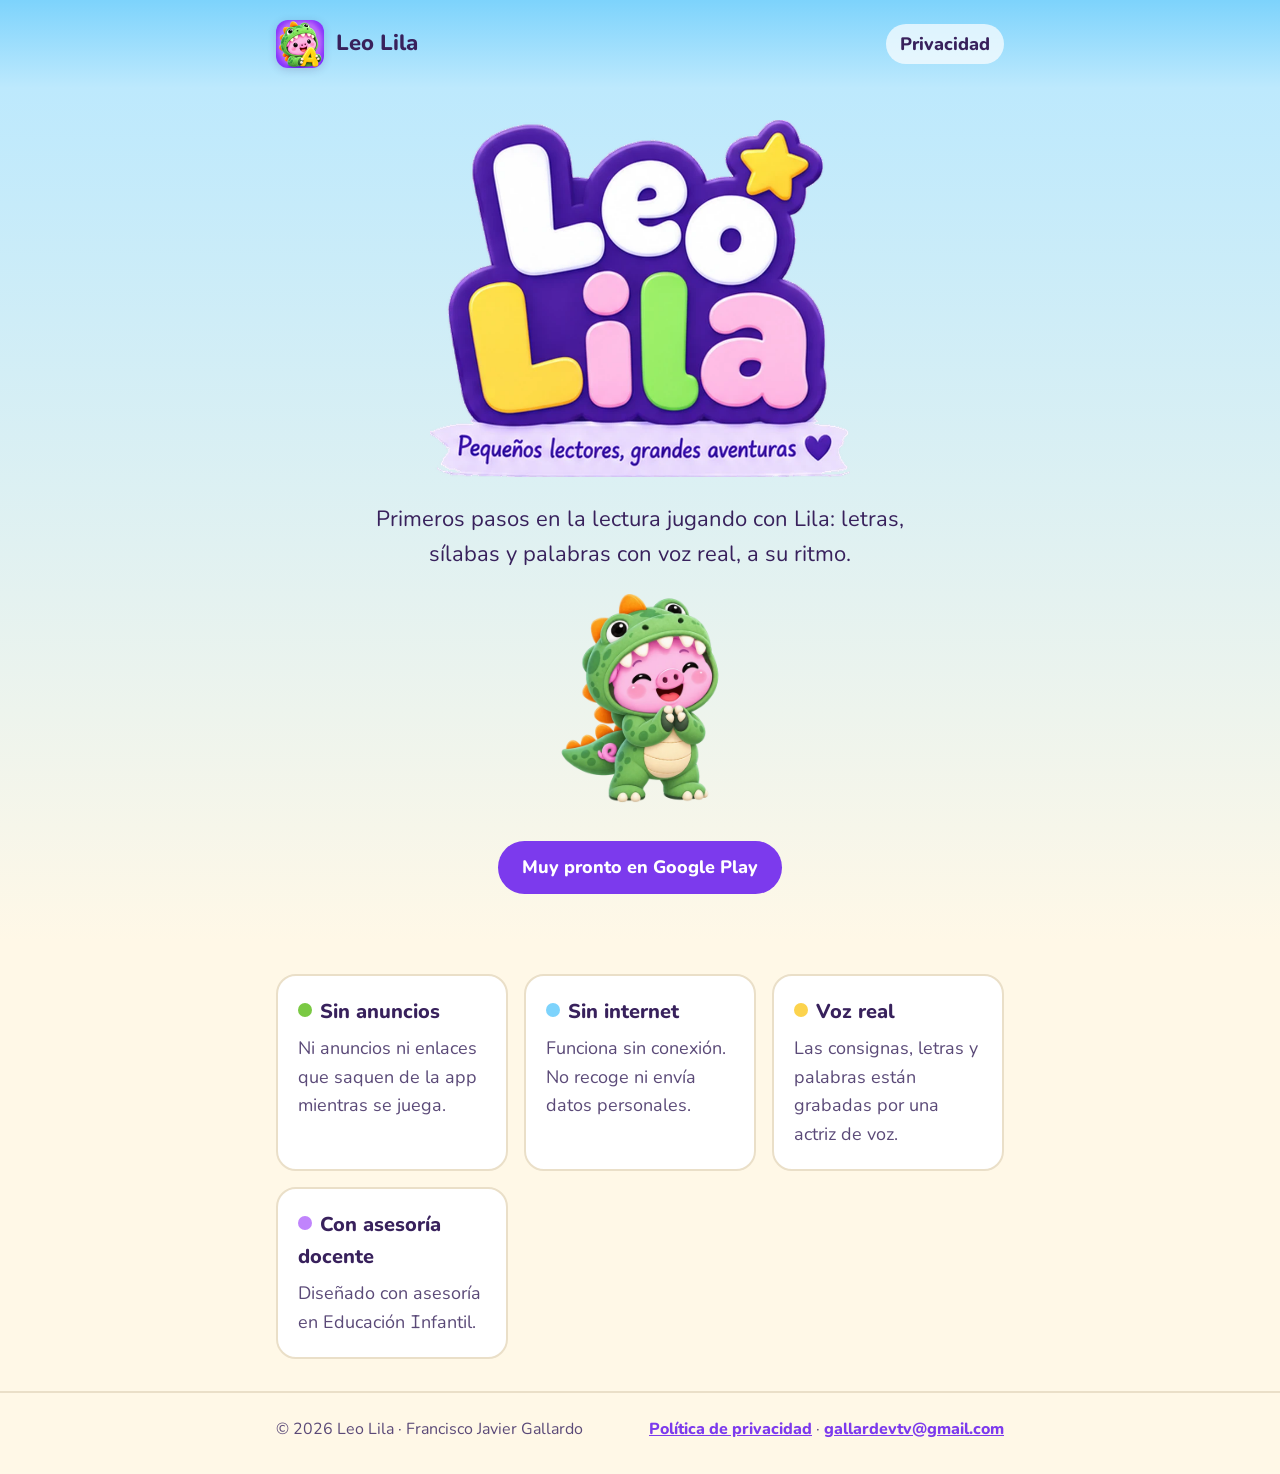
==== index.html @ ff718a9f "Web publica (portada y politica de privacidad) en web/, publicable con tools/publish_web.ps1 en el r" ====
<!doctype html>
<html lang="es">
<head>
	<meta charset="utf-8">
	<meta name="viewport" content="width=device-width, initial-scale=1">
	<title>Leo Lila</title>
	<meta name="description" content="Leo Lila: primeros pasos en la lectura jugando con Lila. Sin anuncios, sin internet y sin recoger datos.">
	<link rel="icon" href="favicon.png" type="image/png">
	<link rel="stylesheet" href="estilo.css">
</head>
<body>
	<header class="top">
		<div class="wrap">
			<a class="brand" href="./"><img src="img/icon-192.png" alt=""><span>Leo Lila</span></a>
			<nav><a href="privacidad.html">Privacidad</a></nav>
		</div>
	</header>

	<main>
		<section class="hero">
			<div class="wrap">
				<img class="logo" src="img/logo.webp" alt="Leo Lila" width="720" height="612">
				<p class="lead">Primeros pasos en la lectura jugando con Lila: letras, sílabas y palabras con voz real, a su ritmo.</p>
				<img class="lila" src="img/lila.webp" alt="Lila, la dinosaurio que acompaña en el juego" width="520" height="520">
				<div><span class="badge">Muy pronto en Google Play</span></div>
			</div>
		</section>

		<section class="wrap">
			<div class="grid">
				<div class="card">
					<h3><span class="dot" style="background:var(--green)"></span>Sin anuncios</h3>
					<p>Ni anuncios ni enlaces que saquen de la app mientras se juega.</p>
				</div>
				<div class="card">
					<h3><span class="dot" style="background:var(--sky)"></span>Sin internet</h3>
					<p>Funciona sin conexión. No recoge ni envía datos personales.</p>
				</div>
				<div class="card">
					<h3><span class="dot" style="background:var(--yellow)"></span>Voz real</h3>
					<p>Las consignas, letras y palabras están grabadas por una actriz de voz.</p>
				</div>
				<div class="card">
					<h3><span class="dot" style="background:var(--lilac)"></span>Con asesoría docente</h3>
					<p>Diseñado con asesoría en Educación Infantil.</p>
				</div>
			</div>
		</section>
	</main>

	<footer>
		<div class="wrap">
			<span>© 2026 Leo Lila · Francisco Javier Gallardo</span>
			<span><a href="privacidad.html">Política de privacidad</a> · <a href="mailto:gallardevtv@gmail.com">gallardevtv@gmail.com</a></span>
		</div>
	</footer>
</body>
</html>
---- estilo.css ----
/* Leo Lila — web pública (portada y política de privacidad). Colores del DESIGN_SYSTEM.md. */
@font-face {
	font-family: "Nunito LeoLila";
	src: url("fonts/NunitoLeoLila-Regular.ttf") format("truetype");
	font-weight: 400;
	font-display: swap;
}
@font-face {
	font-family: "Nunito LeoLila";
	src: url("fonts/NunitoLeoLila-ExtraBold.ttf") format("truetype");
	font-weight: 800;
	font-display: swap;
}

:root {
	color-scheme: light;
	--lilac: #C084FC;
	--cream: #FFF8E7;
	--purple: #7C3AED;
	--green: #7AC943;
	--yellow: #FCD34D;
	--sky: #7DD3FC;
	--ink: #38215C;
	--ink-soft: #5B4A78;
	--card: #FFFFFF;
	--line: #EADFC8;
}

* { box-sizing: border-box; }

html { -webkit-text-size-adjust: 100%; }

body {
	margin: 0;
	background: var(--cream);
	color: var(--ink);
	font-family: "Nunito LeoLila", "Nunito", system-ui, -apple-system, "Segoe UI", sans-serif;
	font-size: 18px;
	line-height: 1.6;
}

a { color: var(--purple); font-weight: 800; }
a:focus-visible { outline: 3px solid var(--lilac); outline-offset: 3px; border-radius: 6px; }

.wrap { max-width: 760px; margin: 0 auto; padding: 0 16px; }

/* Cabecera */
.top {
	background: linear-gradient(180deg, var(--sky) 0%, #BDE9FD 100%);
	padding: 20px 0;
}
.top .wrap { display: flex; align-items: center; justify-content: space-between; gap: 16px; }
.brand { display: flex; align-items: center; gap: 12px; text-decoration: none; color: var(--ink); }
.brand img { width: 48px; height: 48px; border-radius: 12px; box-shadow: 0 2px 8px rgba(56, 33, 92, .18); }
.brand span { font-weight: 800; font-size: 22px; }
.top nav a { text-decoration: none; padding: 8px 14px; border-radius: 999px; background: rgba(255, 255, 255, .7); color: var(--ink); }

/* Portada */
.hero { background: linear-gradient(180deg, #BDE9FD 0%, var(--cream) 100%); padding: 32px 0 48px; text-align: center; }
.hero .logo { width: min(420px, 86%); height: auto; }
.hero p.lead { font-size: 22px; max-width: 560px; margin: 16px auto 0; }
.hero .lila { width: min(220px, 50%); height: auto; margin-top: 16px; }
.badge {
	display: inline-block;
	margin-top: 24px;
	padding: 12px 24px;
	border-radius: 999px;
	background: var(--purple);
	color: #FFFFFF;
	font-weight: 800;
}

.grid { display: grid; grid-template-columns: repeat(auto-fit, minmax(210px, 1fr)); gap: 16px; margin: 32px 0; }
.card {
	background: var(--card);
	border: 2px solid var(--line);
	border-radius: 20px;
	padding: 20px;
}
.card h3 { margin: 0 0 6px; font-size: 20px; }
.card p { margin: 0; color: var(--ink-soft); }
.dot { display: inline-block; width: 14px; height: 14px; border-radius: 50%; margin-right: 8px; vertical-align: 1px; }

/* Texto legal */
.doc { padding-top: 32px; padding-bottom: 48px; }
.doc h1 { font-size: 34px; line-height: 1.2; margin: 0 0 4px; }
.doc .date { color: var(--ink-soft); margin: 0 0 24px; }
.doc h2 { font-size: 23px; margin: 32px 0 8px; }
.doc ul { padding-left: 22px; }
.doc li { margin: 6px 0; }
.summary {
	background: var(--card);
	border: 2px solid var(--line);
	border-left: 8px solid var(--green);
	border-radius: 16px;
	padding: 16px 20px;
}
.summary ul { margin: 8px 0 0; }

footer { border-top: 2px solid var(--line); padding: 24px 0 32px; color: var(--ink-soft); font-size: 16px; }
footer .wrap { display: flex; flex-wrap: wrap; gap: 8px 24px; justify-content: space-between; }

@media (max-width: 480px) {
	body { font-size: 17px; }
	.brand span { font-size: 19px; }
	.doc h1 { font-size: 28px; }
	.hero p.lead { font-size: 19px; }
}
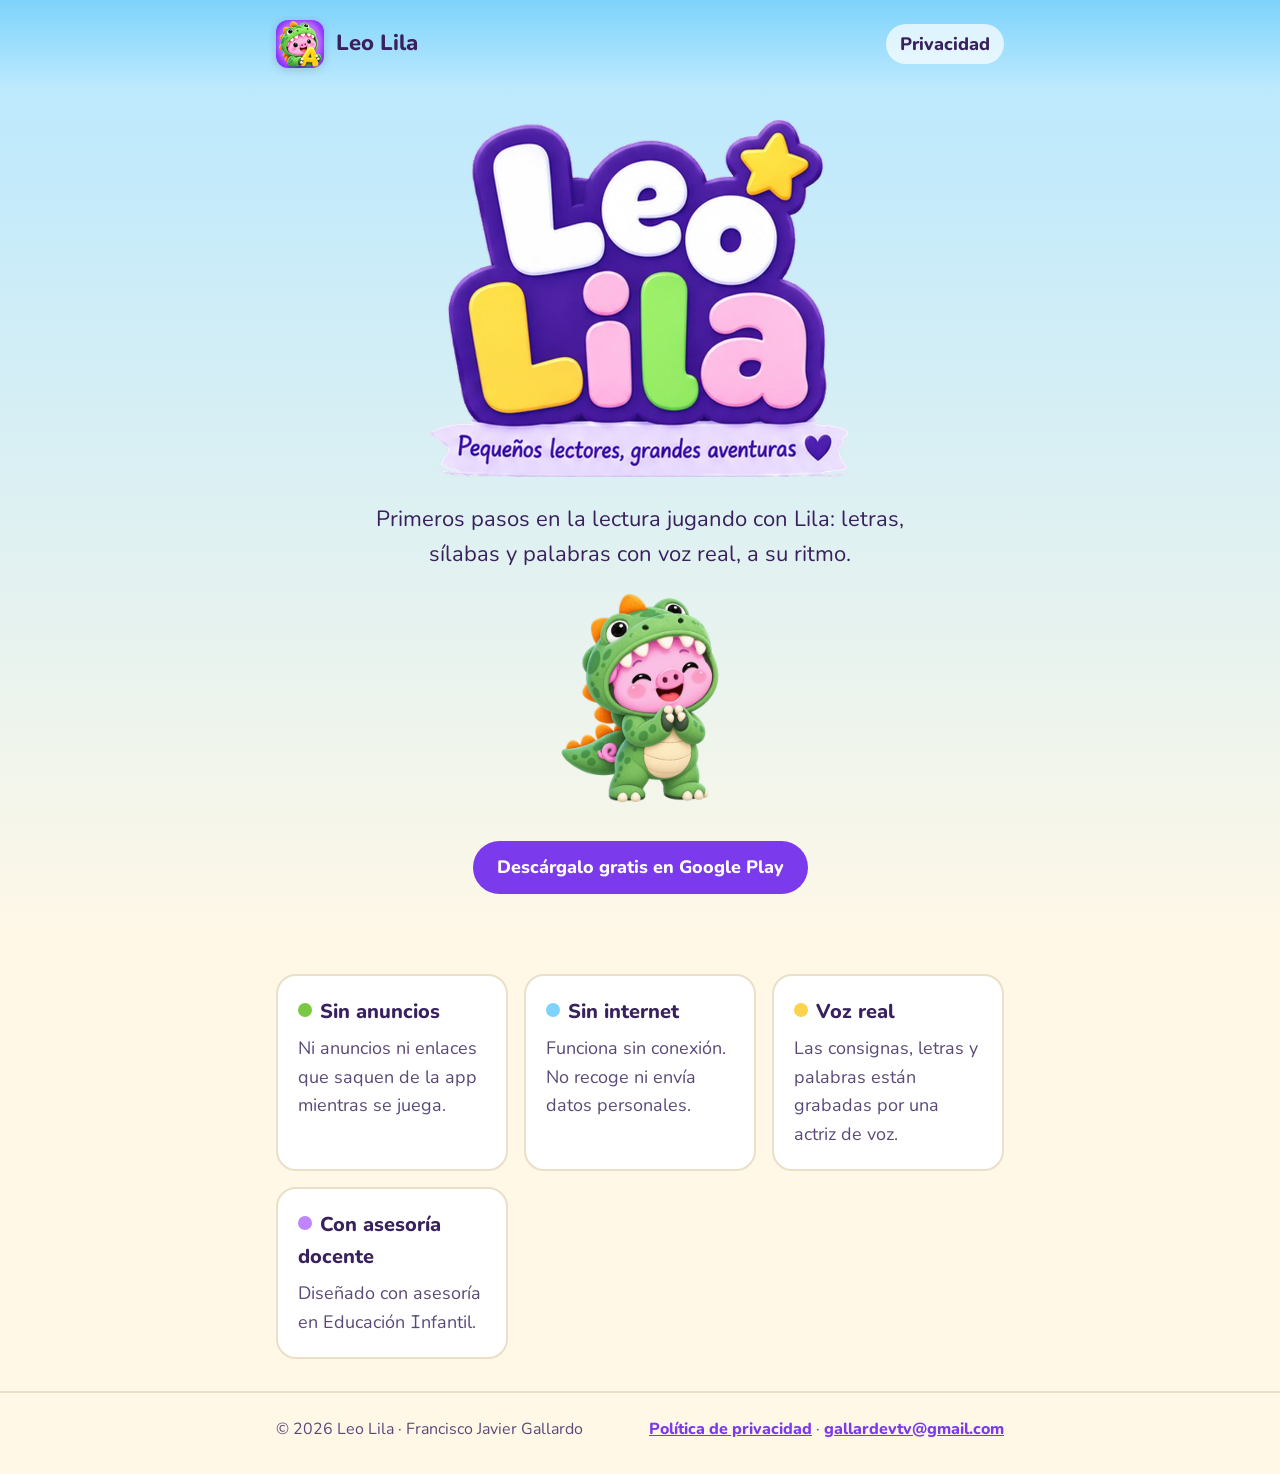
==== commit 5c1e0d5f: "Web: el aviso 'Muy pronto en Google Play' pasa a ser un boton a la ficha publicada Co-Authored-By: C" ====
--- a/index.html
+++ b/index.html
@@ -22,7 +22,7 @@
 				<img class="logo" src="img/logo.webp" alt="Leo Lila" width="720" height="612">
 				<p class="lead">Primeros pasos en la lectura jugando con Lila: letras, sílabas y palabras con voz real, a su ritmo.</p>
 				<img class="lila" src="img/lila.webp" alt="Lila, la dinosaurio que acompaña en el juego" width="520" height="520">
-				<div><span class="badge">Muy pronto en Google Play</span></div>
+				<div><a class="badge" href="https://play.google.com/store/apps/details?id=com.leolila.app">Descárgalo gratis en Google Play</a></div>
 			</div>
 		</section>
 
--- a/estilo.css
+++ b/estilo.css
@@ -68,7 +68,10 @@
 	background: var(--purple);
 	color: #FFFFFF;
 	font-weight: 800;
+	text-decoration: none;
+	transition: background .15s;
 }
+a.badge:hover { background: #6D28D9; }
 
 .grid { display: grid; grid-template-columns: repeat(auto-fit, minmax(210px, 1fr)); gap: 16px; margin: 32px 0; }
 .card {
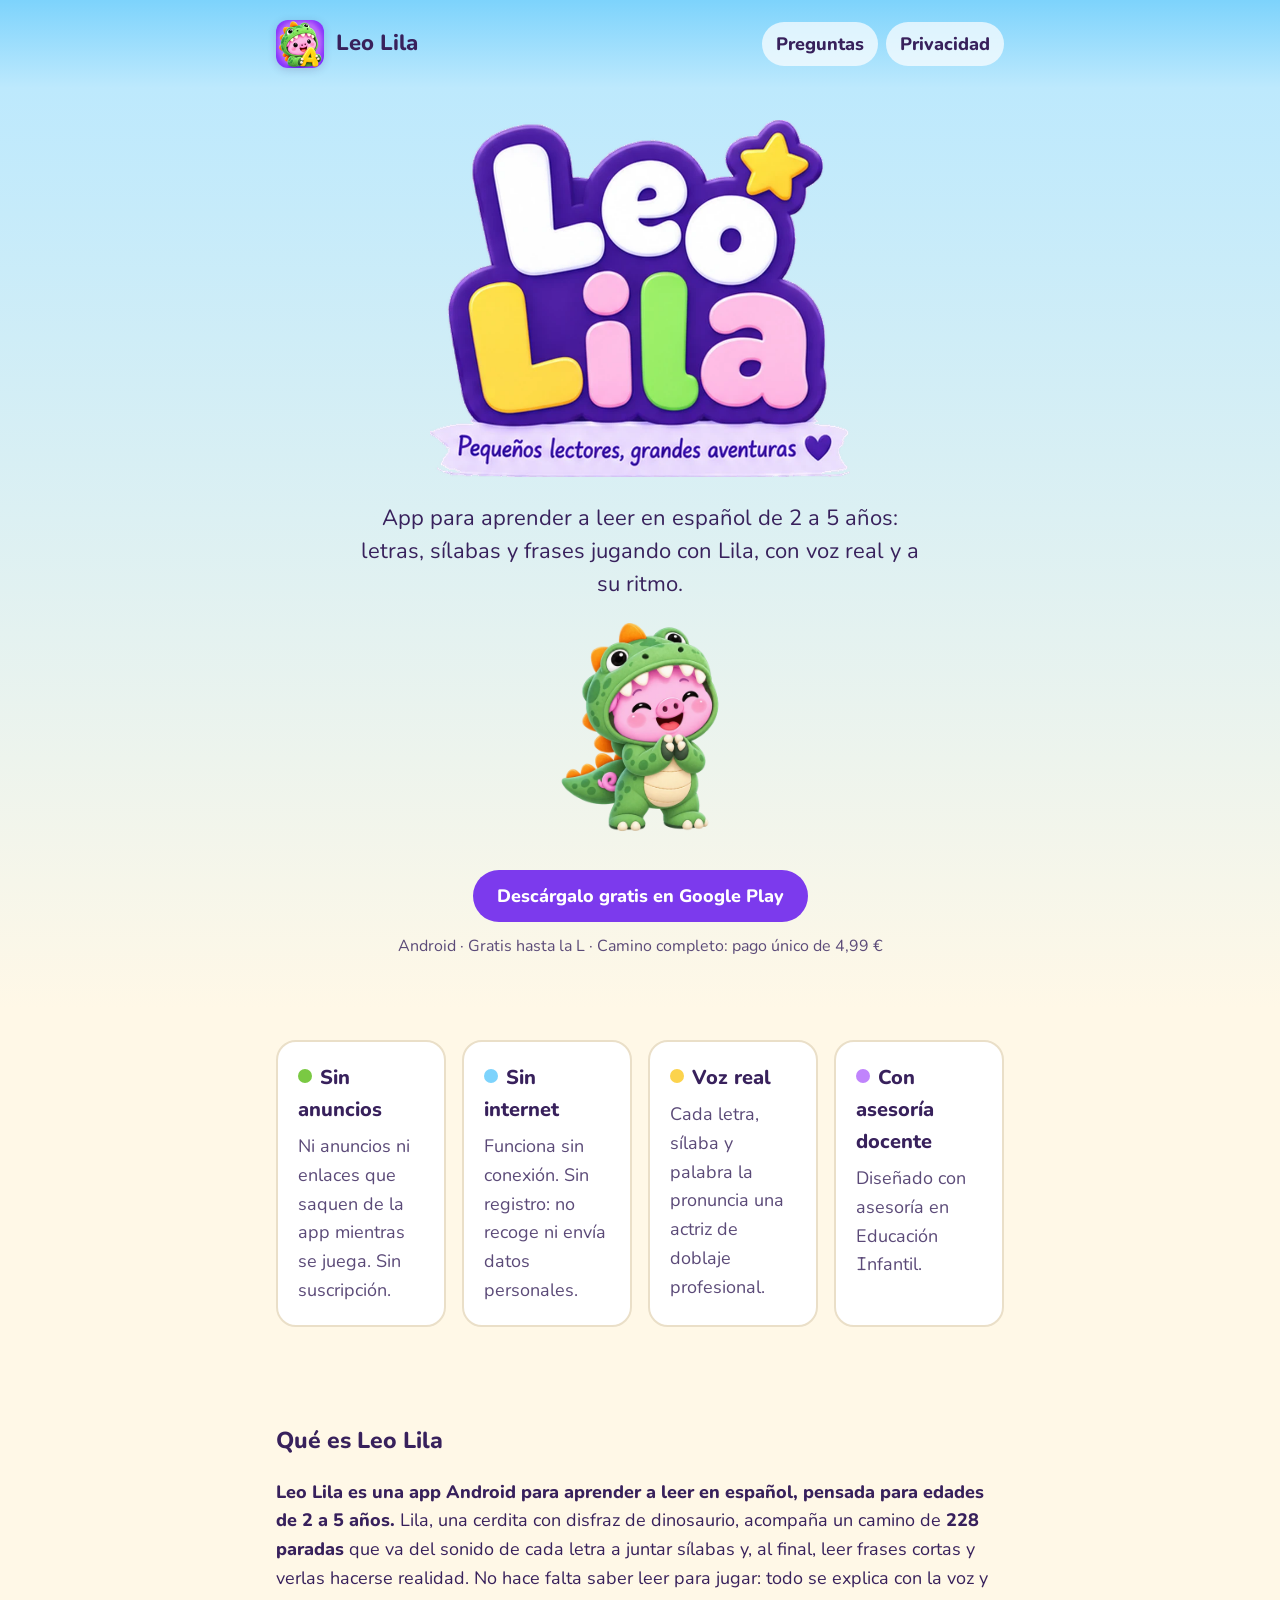
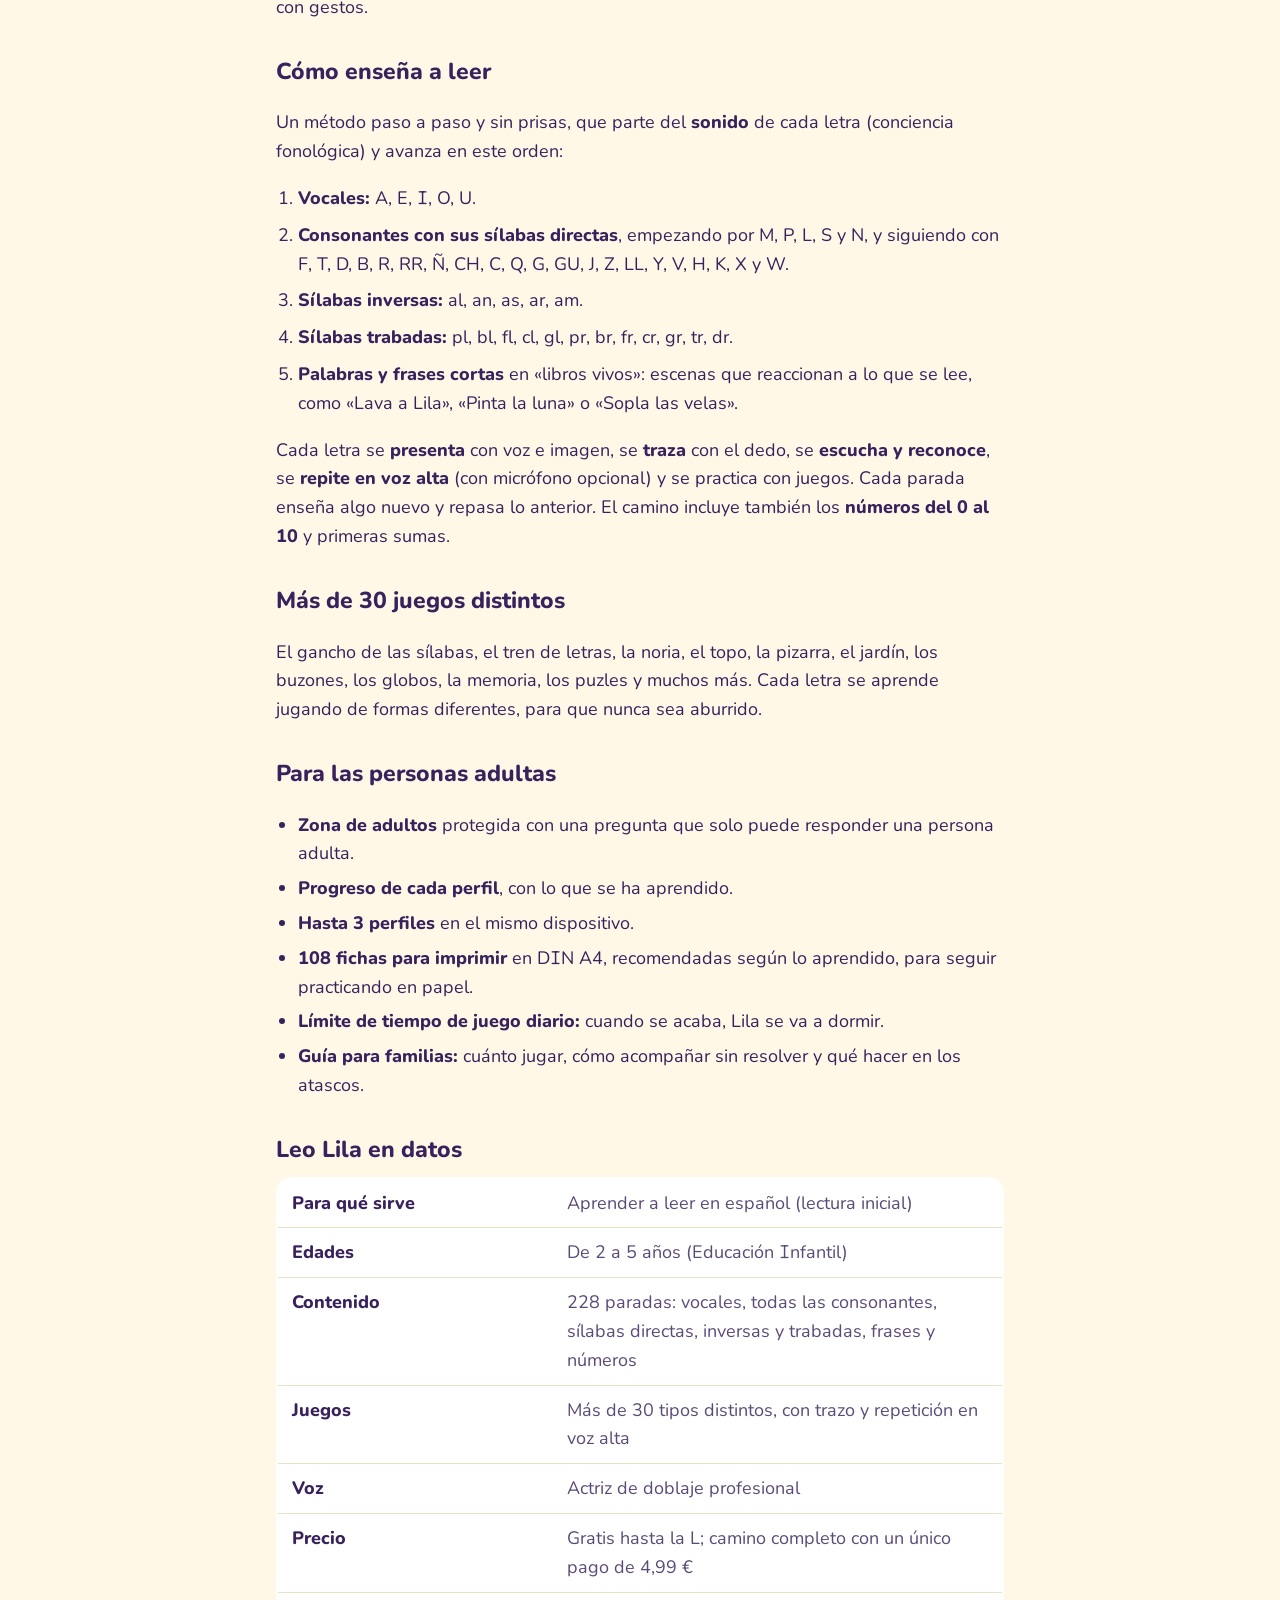
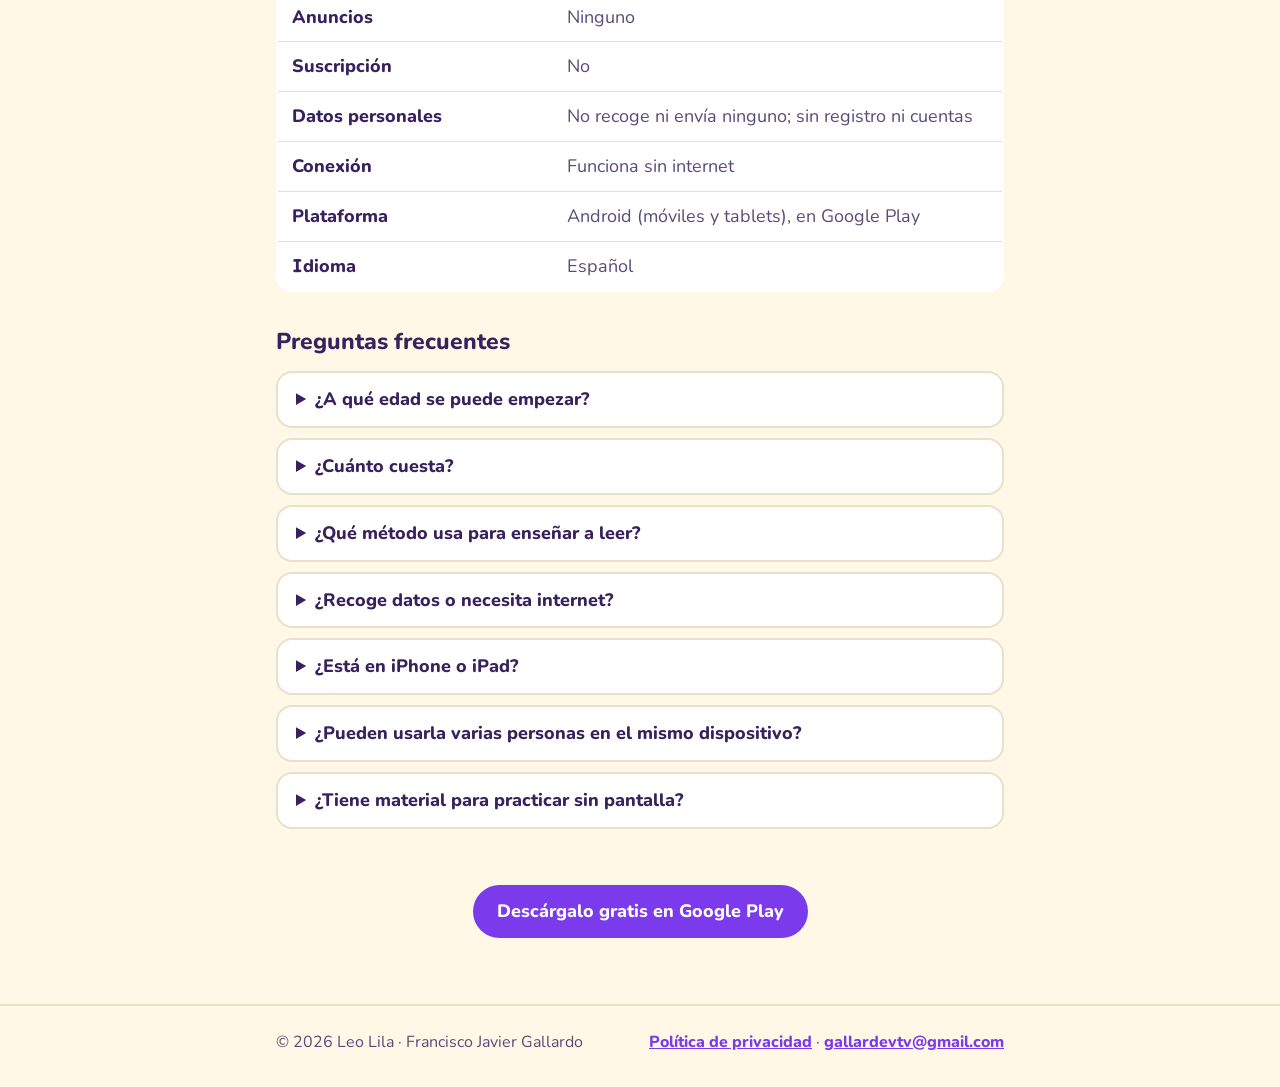
==== commit 49668f95: "Web: SEO y posicionamiento en asistentes de IA. Portada con descripcion factual (que es, metodo y or" ====
--- a/index.html
+++ b/index.html
@@ -3,16 +3,151 @@
 <head>
 	<meta charset="utf-8">
 	<meta name="viewport" content="width=device-width, initial-scale=1">
-	<title>Leo Lila</title>
-	<meta name="description" content="Leo Lila: primeros pasos en la lectura jugando con Lila. Sin anuncios, sin internet y sin recoger datos.">
+	<title>Leo Lila: app para aprender a leer en español de 2 a 5 años · Sin anuncios</title>
+	<meta name="description" content="Leo Lila es una app Android para aprender a leer en español de 2 a 5 años: vocales, consonantes, sílabas y frases en un camino de 228 paradas, con voz de actriz profesional. Sin anuncios, sin suscripción y sin recoger datos. Gratis hasta la L; el resto, un único pago de 4,99 €.">
+	<link rel="canonical" href="https://leolila.com/">
 	<link rel="icon" href="favicon.png" type="image/png">
 	<link rel="stylesheet" href="estilo.css">
+	<meta name="theme-color" content="#7DD3FC">
+
+	<meta property="og:type" content="website">
+	<meta property="og:locale" content="es_ES">
+	<meta property="og:site_name" content="Leo Lila">
+	<meta property="og:title" content="Leo Lila: aprende a leer en español jugando con Lila">
+	<meta property="og:description" content="App para aprender a leer de 2 a 5 años: letras, sílabas y frases con voz real. Sin anuncios, sin suscripción y sin recoger datos.">
+	<meta property="og:url" content="https://leolila.com/">
+	<meta property="og:image" content="https://leolila.com/img/logo.webp">
+	<meta name="twitter:card" content="summary_large_image">
+
+	<script type="application/ld+json">
+	{
+		"@context": "https://schema.org",
+		"@graph": [
+			{
+				"@type": "MobileApplication",
+				"@id": "https://leolila.com/#app",
+				"name": "Leo Lila: aprende a leer",
+				"alternateName": "Leo Lila",
+				"description": "App para aprender a leer en español de 2 a 5 años. Un camino de 228 paradas que va del sonido de cada letra a las sílabas directas, inversas y trabadas, y a leer frases cortas, con más de 30 juegos distintos, trazo de letras, voz de una actriz profesional, 108 fichas para imprimir y hasta 3 perfiles. Sin anuncios, sin suscripción, sin registro y sin conexión.",
+				"url": "https://leolila.com/",
+				"downloadUrl": "https://play.google.com/store/apps/details?id=com.leolila.app",
+				"installUrl": "https://play.google.com/store/apps/details?id=com.leolila.app",
+				"operatingSystem": "Android",
+				"applicationCategory": "EducationalApplication",
+				"applicationSubCategory": "Lectoescritura",
+				"inLanguage": "es",
+				"isAccessibleForFree": true,
+				"image": "https://leolila.com/img/logo.webp",
+				"screenshot": "https://leolila.com/img/lila.webp",
+				"audience": {
+					"@type": "PeopleAudience",
+					"suggestedMinAge": 2,
+					"suggestedMaxAge": 5
+				},
+				"educationalLevel": "Educación Infantil",
+				"teaches": ["Lectura inicial", "Conciencia fonológica", "Vocales", "Consonantes", "Sílabas directas", "Sílabas inversas", "Sílabas trabadas", "Trazo de letras", "Lectura de frases", "Números del 0 al 10"],
+				"featureList": [
+					"Camino de 228 paradas: vocales, consonantes, sílabas, palabras y frases",
+					"Más de 30 juegos distintos",
+					"Voz de actriz de doblaje profesional en cada letra, sílaba y palabra",
+					"Trazo de letras con el dedo",
+					"Repetir en voz alta con micrófono opcional (el audio no sale del dispositivo)",
+					"Libros vivos: frases cortas que se hacen realidad en escenas",
+					"108 fichas para imprimir en DIN A4",
+					"Hasta 3 perfiles en el mismo dispositivo",
+					"Límite de tiempo de juego diario",
+					"Zona de adultos con progreso y guía para familias",
+					"Sin anuncios, sin suscripción, sin registro, sin conexión"
+				],
+				"offers": [
+					{
+						"@type": "Offer",
+						"name": "Primera parte del camino (vocales, M, P y L)",
+						"price": "0",
+						"priceCurrency": "EUR"
+					},
+					{
+						"@type": "Offer",
+						"name": "Camino completo (pago único, sin suscripción)",
+						"price": "4.99",
+						"priceCurrency": "EUR"
+					}
+				],
+				"author": { "@id": "https://leolila.com/#org" },
+				"publisher": { "@id": "https://leolila.com/#org" }
+			},
+			{
+				"@type": "Organization",
+				"@id": "https://leolila.com/#org",
+				"name": "Leo Lila",
+				"url": "https://leolila.com/",
+				"logo": "https://leolila.com/img/icon-192.png",
+				"email": "gallardevtv@gmail.com",
+				"founder": { "@type": "Person", "name": "Francisco Javier Gallardo" },
+				"sameAs": ["https://play.google.com/store/apps/details?id=com.leolila.app"]
+			},
+			{
+				"@type": "WebSite",
+				"@id": "https://leolila.com/#web",
+				"url": "https://leolila.com/",
+				"name": "Leo Lila",
+				"inLanguage": "es",
+				"publisher": { "@id": "https://leolila.com/#org" }
+			},
+			{
+				"@type": "FAQPage",
+				"mainEntity": [
+					{
+						"@type": "Question",
+						"name": "¿Qué app hay para aprender a leer en español de 2 a 5 años sin anuncios?",
+						"acceptedAnswer": { "@type": "Answer", "text": "Leo Lila es una app Android para aprender a leer en español de 2 a 5 años, sin anuncios, sin suscripción y sin recoger datos. Enseña vocales, consonantes, sílabas y frases en un camino de 228 paradas con más de 30 juegos y voz de una actriz profesional." }
+					},
+					{
+						"@type": "Question",
+						"name": "¿A qué edad se puede empezar a usar Leo Lila?",
+						"acceptedAnswer": { "@type": "Answer", "text": "Está pensada para edades de 2 a 5 años. No hace falta saber leer para jugar: todo se explica con la voz y con gestos, y cada parada se desbloquea al terminar la anterior, a su ritmo." }
+					},
+					{
+						"@type": "Question",
+						"name": "¿Cuánto cuesta Leo Lila?",
+						"acceptedAnswer": { "@type": "Answer", "text": "La primera parte es gratis: las vocales y las letras M, P y L, con sus sílabas, repasos y el primer libro vivo. Desde la S, un único pago de 4,99 € desbloquea todo para siempre. No tiene suscripción ni anuncios, y la compra se recupera al reinstalar con la misma cuenta de Google." }
+					},
+					{
+						"@type": "Question",
+						"name": "¿Qué método usa Leo Lila para enseñar a leer?",
+						"acceptedAnswer": { "@type": "Answer", "text": "Un método paso a paso que parte del sonido de cada letra: primero las vocales, después cada consonante con sus sílabas directas, luego las sílabas inversas (al, an, as, ar, am) y trabadas (pl, bl, br, tr…), y al final palabras y frases cortas. Cada letra se presenta, se traza, se escucha, se repite en voz alta y se practica con juegos, con repasos frecuentes de lo anterior." }
+					},
+					{
+						"@type": "Question",
+						"name": "¿Leo Lila recoge datos o necesita internet?",
+						"acceptedAnswer": { "@type": "Answer", "text": "No. No tiene cuentas, registro, anuncios ni analíticas, y no recoge ni envía datos personales. Funciona sin conexión. El micrófono es opcional y el audio nunca sale del dispositivo. Solo se conecta a Google Play para la compra." }
+					},
+					{
+						"@type": "Question",
+						"name": "¿Está Leo Lila en iPhone o iPad?",
+						"acceptedAnswer": { "@type": "Answer", "text": "Por ahora Leo Lila está disponible solo para Android (móviles y tablets) en Google Play." }
+					},
+					{
+						"@type": "Question",
+						"name": "¿Pueden usarla varias personas en el mismo dispositivo?",
+						"acceptedAnswer": { "@type": "Answer", "text": "Sí. Admite hasta 3 perfiles, cada uno con su propio progreso. En la Zona de adultos se ve lo aprendido por cada perfil y se puede poner un límite de tiempo de juego diario." }
+					},
+					{
+						"@type": "Question",
+						"name": "¿Tiene material para practicar sin pantalla?",
+						"acceptedAnswer": { "@type": "Answer", "text": "Sí. Incluye 108 fichas para imprimir en DIN A4, recomendadas según lo que se ha aprendido en la app, para seguir practicando en papel." }
+					}
+				]
+			}
+		]
+	}
+	</script>
 </head>
 <body>
 	<header class="top">
 		<div class="wrap">
-			<a class="brand" href="./"><img src="img/icon-192.png" alt=""><span>Leo Lila</span></a>
-			<nav><a href="privacidad.html">Privacidad</a></nav>
+			<a class="brand" href="./"><img src="img/icon-192.png" alt="" width="48" height="48"><span>Leo Lila</span></a>
+			<nav><a href="#preguntas">Preguntas</a> <a href="privacidad.html">Privacidad</a></nav>
 		</div>
 	</header>
 
@@ -20,9 +155,10 @@
 		<section class="hero">
 			<div class="wrap">
 				<img class="logo" src="img/logo.webp" alt="Leo Lila" width="720" height="612">
-				<p class="lead">Primeros pasos en la lectura jugando con Lila: letras, sílabas y palabras con voz real, a su ritmo.</p>
-				<img class="lila" src="img/lila.webp" alt="Lila, la dinosaurio que acompaña en el juego" width="520" height="520">
+				<h1 class="lead">App para aprender a leer en español de 2 a 5 años: letras, sílabas y frases jugando con Lila, con voz real y a su ritmo.</h1>
+				<img class="lila" src="img/lila.webp" alt="Lila, la cerdita con disfraz de dinosaurio que acompaña en el juego" width="520" height="520">
 				<div><a class="badge" href="https://play.google.com/store/apps/details?id=com.leolila.app">Descárgalo gratis en Google Play</a></div>
+				<p class="badge-note">Android · Gratis hasta la L · Camino completo: pago único de 4,99 €</p>
 			</div>
 		</section>
 
@@ -30,21 +166,100 @@
 			<div class="grid">
 				<div class="card">
 					<h3><span class="dot" style="background:var(--green)"></span>Sin anuncios</h3>
-					<p>Ni anuncios ni enlaces que saquen de la app mientras se juega.</p>
+					<p>Ni anuncios ni enlaces que saquen de la app mientras se juega. Sin suscripción.</p>
 				</div>
 				<div class="card">
 					<h3><span class="dot" style="background:var(--sky)"></span>Sin internet</h3>
-					<p>Funciona sin conexión. No recoge ni envía datos personales.</p>
+					<p>Funciona sin conexión. Sin registro: no recoge ni envía datos personales.</p>
 				</div>
 				<div class="card">
 					<h3><span class="dot" style="background:var(--yellow)"></span>Voz real</h3>
-					<p>Las consignas, letras y palabras están grabadas por una actriz de voz.</p>
+					<p>Cada letra, sílaba y palabra la pronuncia una actriz de doblaje profesional.</p>
 				</div>
 				<div class="card">
 					<h3><span class="dot" style="background:var(--lilac)"></span>Con asesoría docente</h3>
 					<p>Diseñado con asesoría en Educación Infantil.</p>
 				</div>
 			</div>
+		</section>
+
+		<section class="wrap doc">
+			<h2>Qué es Leo Lila</h2>
+			<p><strong>Leo Lila es una app Android para aprender a leer en español, pensada para edades de 2 a 5 años.</strong> Lila, una cerdita con disfraz de dinosaurio, acompaña un camino de <strong>228 paradas</strong> que va del sonido de cada letra a juntar sílabas y, al final, leer frases cortas y verlas hacerse realidad. No hace falta saber leer para jugar: todo se explica con la voz y con gestos.</p>
+
+			<h2>Cómo enseña a leer</h2>
+			<p>Un método paso a paso y sin prisas, que parte del <strong>sonido</strong> de cada letra (conciencia fonológica) y avanza en este orden:</p>
+			<ol>
+				<li><strong>Vocales:</strong> A, E, I, O, U.</li>
+				<li><strong>Consonantes con sus sílabas directas</strong>, empezando por M, P, L, S y N, y siguiendo con F, T, D, B, R, RR, Ñ, CH, C, Q, G, GU, J, Z, LL, Y, V, H, K, X y W.</li>
+				<li><strong>Sílabas inversas:</strong> al, an, as, ar, am.</li>
+				<li><strong>Sílabas trabadas:</strong> pl, bl, fl, cl, gl, pr, br, fr, cr, gr, tr, dr.</li>
+				<li><strong>Palabras y frases cortas</strong> en «libros vivos»: escenas que reaccionan a lo que se lee, como «Lava a Lila», «Pinta la luna» o «Sopla las velas».</li>
+			</ol>
+			<p>Cada letra se <strong>presenta</strong> con voz e imagen, se <strong>traza</strong> con el dedo, se <strong>escucha y reconoce</strong>, se <strong>repite en voz alta</strong> (con micrófono opcional) y se practica con juegos. Cada parada enseña algo nuevo y repasa lo anterior. El camino incluye también los <strong>números del 0 al 10</strong> y primeras sumas.</p>
+
+			<h2>Más de 30 juegos distintos</h2>
+			<p>El gancho de las sílabas, el tren de letras, la noria, el topo, la pizarra, el jardín, los buzones, los globos, la memoria, los puzles y muchos más. Cada letra se aprende jugando de formas diferentes, para que nunca sea aburrido.</p>
+
+			<h2>Para las personas adultas</h2>
+			<ul>
+				<li><strong>Zona de adultos</strong> protegida con una pregunta que solo puede responder una persona adulta.</li>
+				<li><strong>Progreso de cada perfil</strong>, con lo que se ha aprendido.</li>
+				<li><strong>Hasta 3 perfiles</strong> en el mismo dispositivo.</li>
+				<li><strong>108 fichas para imprimir</strong> en DIN A4, recomendadas según lo aprendido, para seguir practicando en papel.</li>
+				<li><strong>Límite de tiempo de juego diario:</strong> cuando se acaba, Lila se va a dormir.</li>
+				<li><strong>Guía para familias:</strong> cuánto jugar, cómo acompañar sin resolver y qué hacer en los atascos.</li>
+			</ul>
+
+			<h2>Leo Lila en datos</h2>
+			<table class="facts">
+				<tbody>
+					<tr><th scope="row">Para qué sirve</th><td>Aprender a leer en español (lectura inicial)</td></tr>
+					<tr><th scope="row">Edades</th><td>De 2 a 5 años (Educación Infantil)</td></tr>
+					<tr><th scope="row">Contenido</th><td>228 paradas: vocales, todas las consonantes, sílabas directas, inversas y trabadas, frases y números</td></tr>
+					<tr><th scope="row">Juegos</th><td>Más de 30 tipos distintos, con trazo y repetición en voz alta</td></tr>
+					<tr><th scope="row">Voz</th><td>Actriz de doblaje profesional</td></tr>
+					<tr><th scope="row">Precio</th><td>Gratis hasta la L; camino completo con un único pago de 4,99 €</td></tr>
+					<tr><th scope="row">Anuncios</th><td>Ninguno</td></tr>
+					<tr><th scope="row">Suscripción</th><td>No</td></tr>
+					<tr><th scope="row">Datos personales</th><td>No recoge ni envía ninguno; sin registro ni cuentas</td></tr>
+					<tr><th scope="row">Conexión</th><td>Funciona sin internet</td></tr>
+					<tr><th scope="row">Plataforma</th><td>Android (móviles y tablets), en Google Play</td></tr>
+					<tr><th scope="row">Idioma</th><td>Español</td></tr>
+				</tbody>
+			</table>
+
+			<h2 id="preguntas">Preguntas frecuentes</h2>
+			<details>
+				<summary>¿A qué edad se puede empezar?</summary>
+				<p>Está pensada para edades de 2 a 5 años. No hace falta saber leer para jugar: todo se explica con la voz y con gestos, y cada parada se desbloquea al terminar la anterior, a su ritmo.</p>
+			</details>
+			<details>
+				<summary>¿Cuánto cuesta?</summary>
+				<p>La primera parte es gratis: las vocales y las letras M, P y L, con sus sílabas, repasos y el primer libro vivo. Desde la S, un único pago de 4,99 € desbloquea todo para siempre. Sin suscripción ni anuncios, y la compra se recupera al reinstalar con la misma cuenta de Google.</p>
+			</details>
+			<details>
+				<summary>¿Qué método usa para enseñar a leer?</summary>
+				<p>Parte del sonido de cada letra: primero las vocales, después cada consonante con sus sílabas directas, luego las sílabas inversas y trabadas, y al final palabras y frases cortas. Cada letra se presenta, se traza, se escucha, se repite en voz alta y se practica con juegos, con repasos frecuentes de lo anterior.</p>
+			</details>
+			<details>
+				<summary>¿Recoge datos o necesita internet?</summary>
+				<p>No. No tiene cuentas, registro, anuncios ni analíticas, y no recoge ni envía datos personales. Funciona sin conexión. El micrófono es opcional y el audio nunca sale del dispositivo. Solo se conecta a Google Play para la compra. Más detalles en la <a href="privacidad.html">política de privacidad</a>.</p>
+			</details>
+			<details>
+				<summary>¿Está en iPhone o iPad?</summary>
+				<p>Por ahora, solo en Android (móviles y tablets), en Google Play.</p>
+			</details>
+			<details>
+				<summary>¿Pueden usarla varias personas en el mismo dispositivo?</summary>
+				<p>Sí, hasta 3 perfiles, cada uno con su propio progreso. En la Zona de adultos se ve lo aprendido por cada perfil y se puede poner un límite de tiempo diario.</p>
+			</details>
+			<details>
+				<summary>¿Tiene material para practicar sin pantalla?</summary>
+				<p>Sí: 108 fichas para imprimir en DIN A4, recomendadas según lo que se ha aprendido en la app.</p>
+			</details>
+
+			<p class="cta"><a class="badge" href="https://play.google.com/store/apps/details?id=com.leolila.app">Descárgalo gratis en Google Play</a></p>
 		</section>
 	</main>
 
--- a/estilo.css
+++ b/estilo.css
@@ -1,4 +1,4 @@
-/* Leo Lila — web pública (portada y política de privacidad). Colores del DESIGN_SYSTEM.md. */
+﻿/* Leo Lila — web pública (portada y política de privacidad). Colores del DESIGN_SYSTEM.md. */
 @font-face {
 	font-family: "Nunito LeoLila";
 	src: url("fonts/NunitoLeoLila-Regular.ttf") format("truetype");
@@ -52,13 +52,13 @@
 .top .wrap { display: flex; align-items: center; justify-content: space-between; gap: 16px; }
 .brand { display: flex; align-items: center; gap: 12px; text-decoration: none; color: var(--ink); }
 .brand img { width: 48px; height: 48px; border-radius: 12px; box-shadow: 0 2px 8px rgba(56, 33, 92, .18); }
-.brand span { font-weight: 800; font-size: 22px; }
+.brand span { font-weight: 800; font-size: 22px; white-space: nowrap; }
 .top nav a { text-decoration: none; padding: 8px 14px; border-radius: 999px; background: rgba(255, 255, 255, .7); color: var(--ink); }
 
 /* Portada */
 .hero { background: linear-gradient(180deg, #BDE9FD 0%, var(--cream) 100%); padding: 32px 0 48px; text-align: center; }
 .hero .logo { width: min(420px, 86%); height: auto; }
-.hero p.lead { font-size: 22px; max-width: 560px; margin: 16px auto 0; }
+.hero .lead { font-size: 22px; line-height: 1.5; font-weight: 400; max-width: 560px; margin: 16px auto 0; }
 .hero .lila { width: min(220px, 50%); height: auto; margin-top: 16px; }
 .badge {
 	display: inline-block;
@@ -72,8 +72,10 @@
 	transition: background .15s;
 }
 a.badge:hover { background: #6D28D9; }
+.badge-note { margin: 12px 0 0; font-size: 16px; color: var(--ink-soft); }
+.top nav { display: flex; gap: 8px; }
 
-.grid { display: grid; grid-template-columns: repeat(auto-fit, minmax(210px, 1fr)); gap: 16px; margin: 32px 0; }
+.grid { display: grid; grid-template-columns: repeat(auto-fit, minmax(160px, 1fr)); gap: 16px; margin: 32px 0; }
 .card {
 	background: var(--card);
 	border: 2px solid var(--line);
@@ -99,6 +101,20 @@
 	padding: 16px 20px;
 }
 .summary ul { margin: 8px 0 0; }
+.doc ol { padding-left: 22px; }
+.doc ol li { margin: 8px 0; }
+
+/* Datos en tabla y preguntas frecuentes */
+.facts { width: 100%; border-collapse: collapse; background: var(--card); border: 2px solid var(--line); border-radius: 16px; overflow: hidden; }
+.facts th, .facts td { text-align: left; vertical-align: top; padding: 10px 14px; border-bottom: 1px solid var(--line); }
+.facts tr:last-child th, .facts tr:last-child td { border-bottom: 0; }
+.facts th { width: 38%; font-weight: 800; }
+.facts td { color: var(--ink-soft); }
+details { background: var(--card); border: 2px solid var(--line); border-radius: 16px; padding: 12px 18px; margin: 10px 0; }
+summary { cursor: pointer; font-weight: 800; }
+summary:focus-visible { outline: 3px solid var(--lilac); outline-offset: 3px; border-radius: 6px; }
+details p { margin: 8px 0 4px; color: var(--ink-soft); }
+.cta { text-align: center; margin-top: 32px; }
 
 footer { border-top: 2px solid var(--line); padding: 24px 0 32px; color: var(--ink-soft); font-size: 16px; }
 footer .wrap { display: flex; flex-wrap: wrap; gap: 8px 24px; justify-content: space-between; }
@@ -107,5 +123,8 @@
 	body { font-size: 17px; }
 	.brand span { font-size: 19px; }
 	.doc h1 { font-size: 28px; }
-	.hero p.lead { font-size: 19px; }
+	.hero .lead { font-size: 19px; }
+	.facts th, .facts td { display: block; width: auto; }
+	.facts th { padding-bottom: 0; border-bottom: 0; }
+	.top nav a { padding: 8px 10px; }
 }
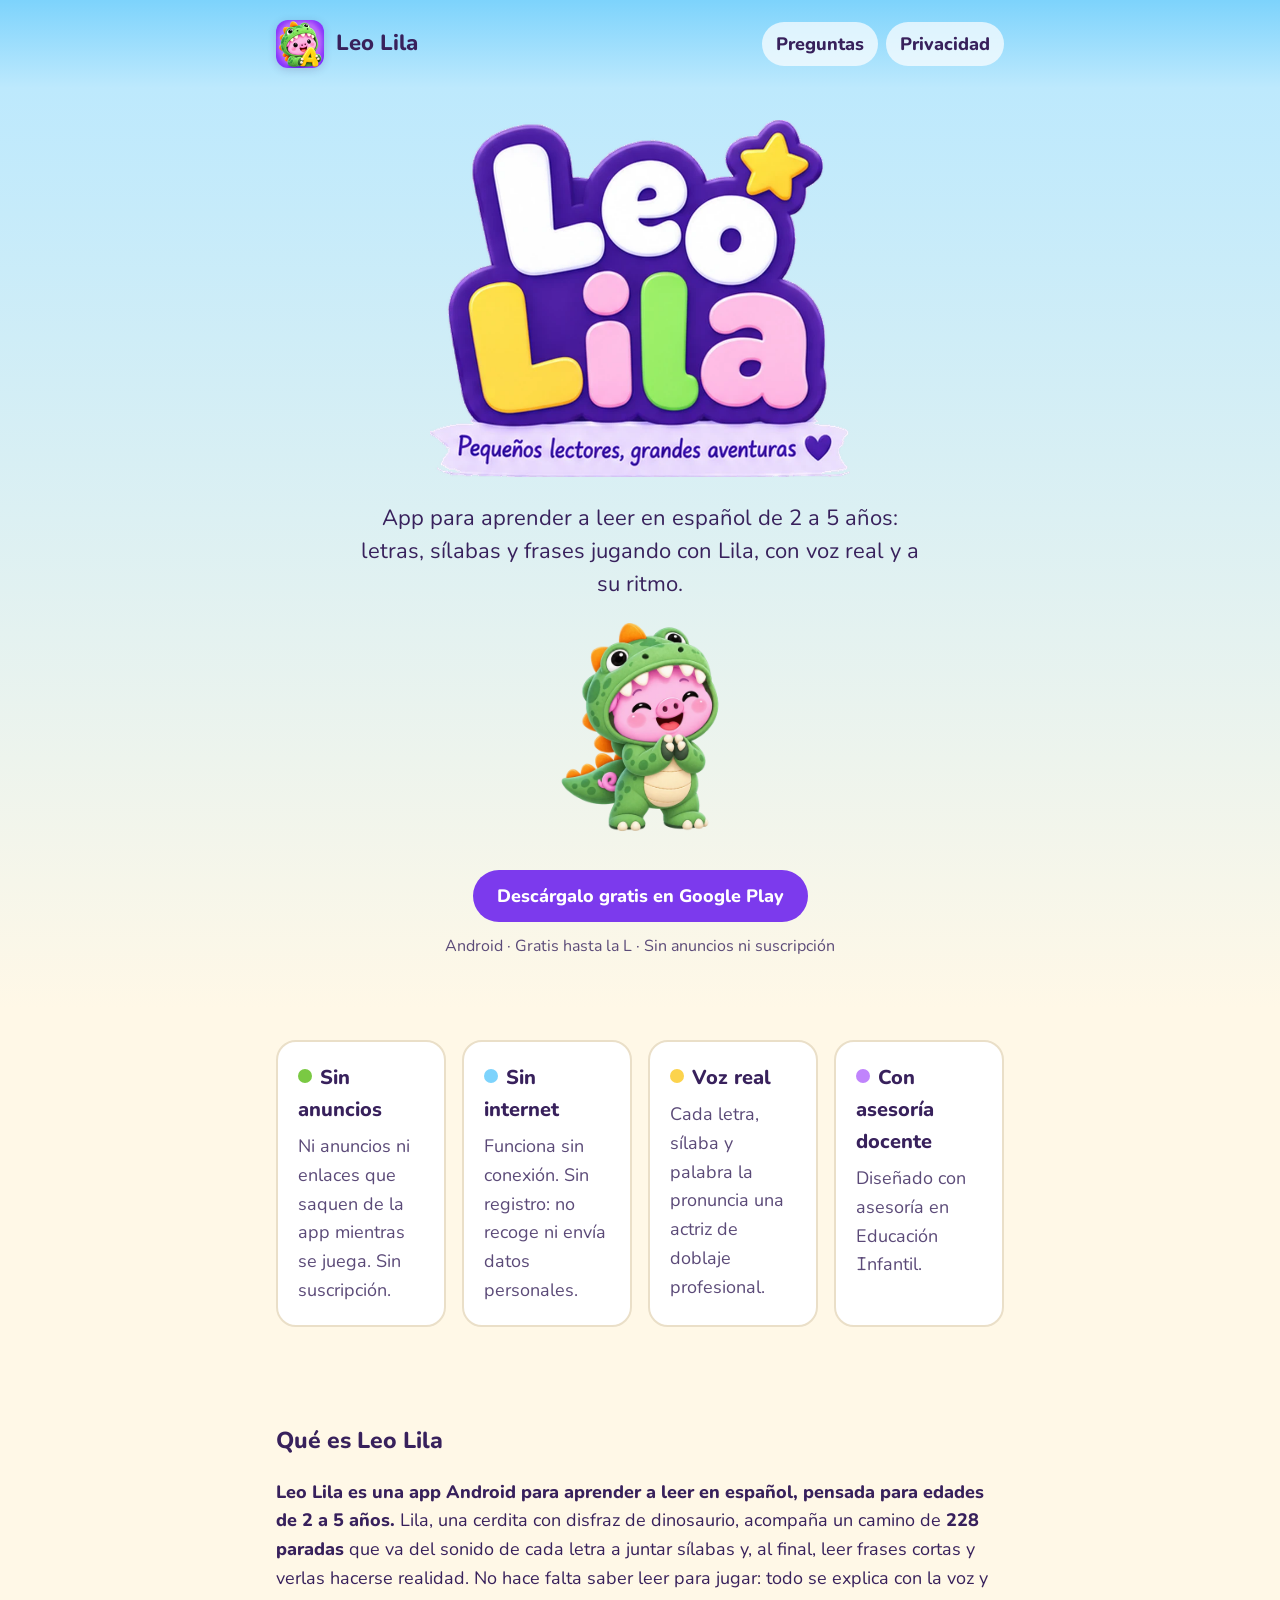
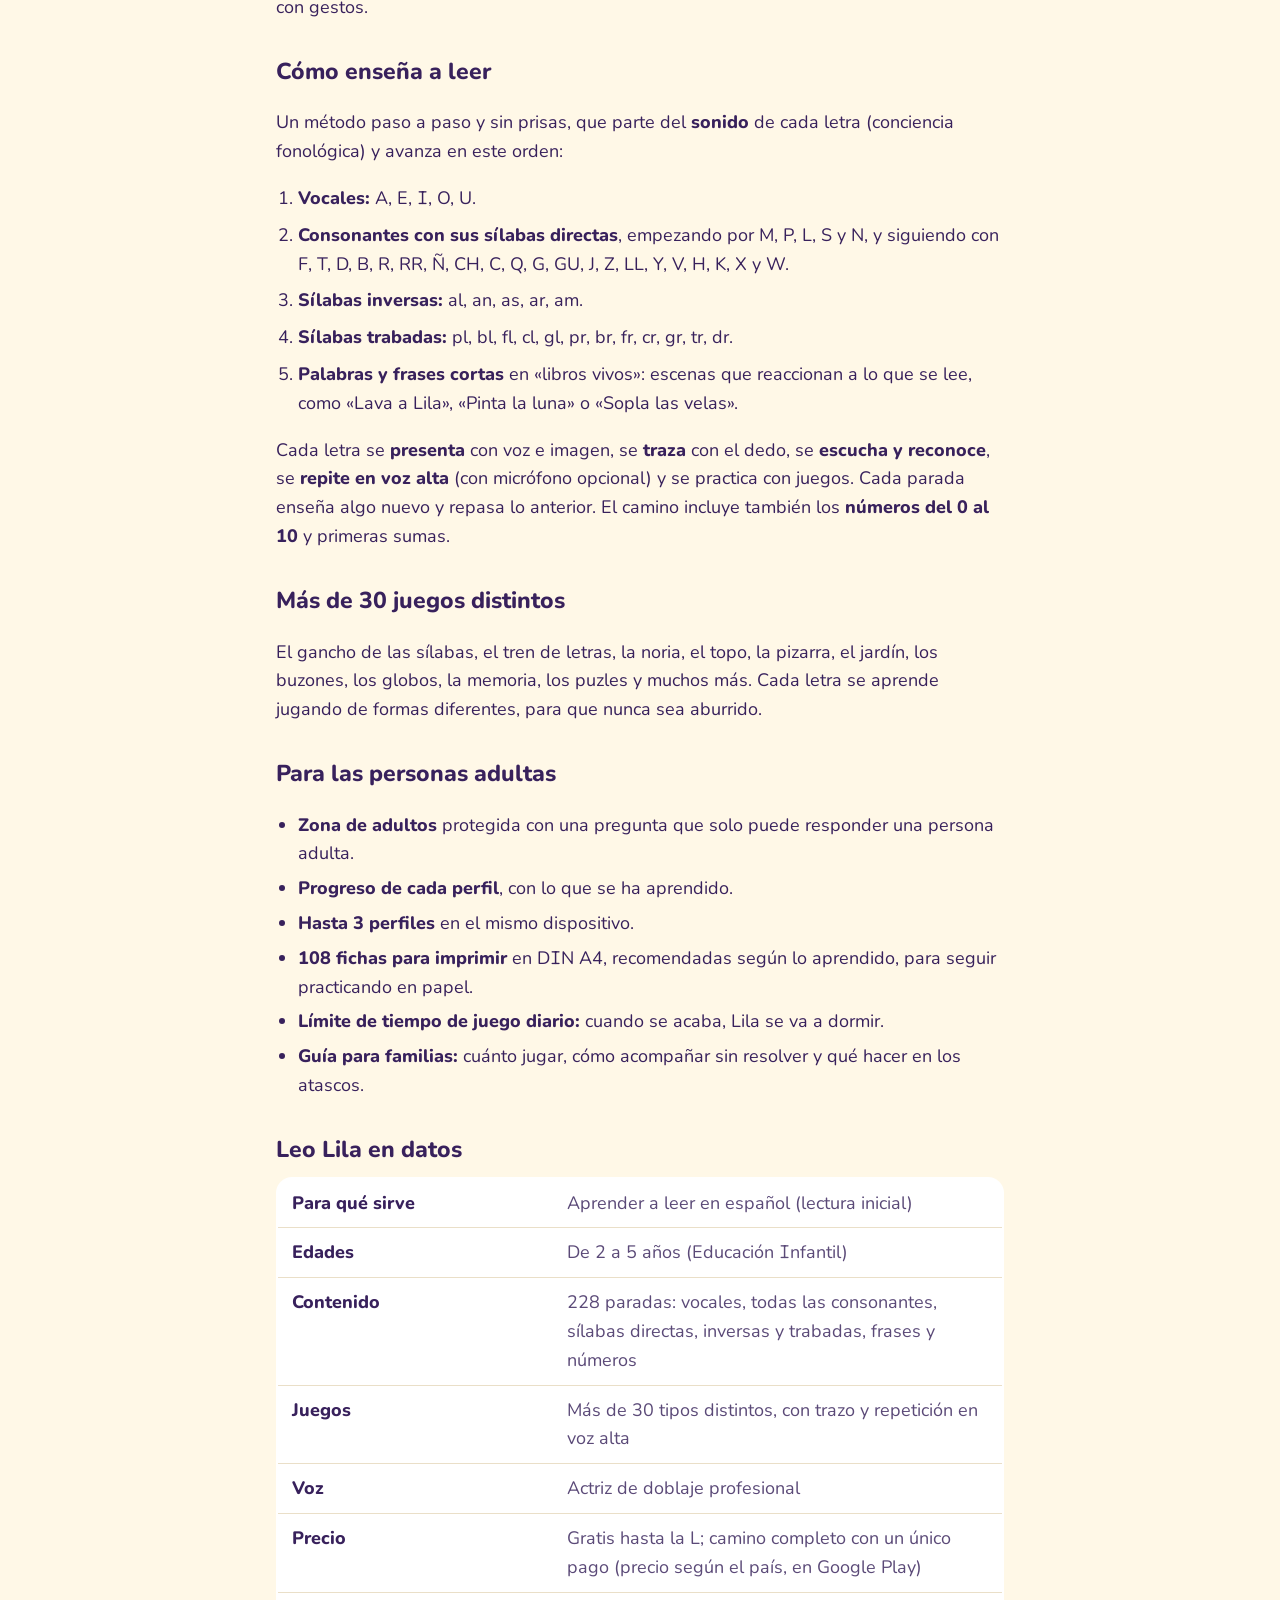
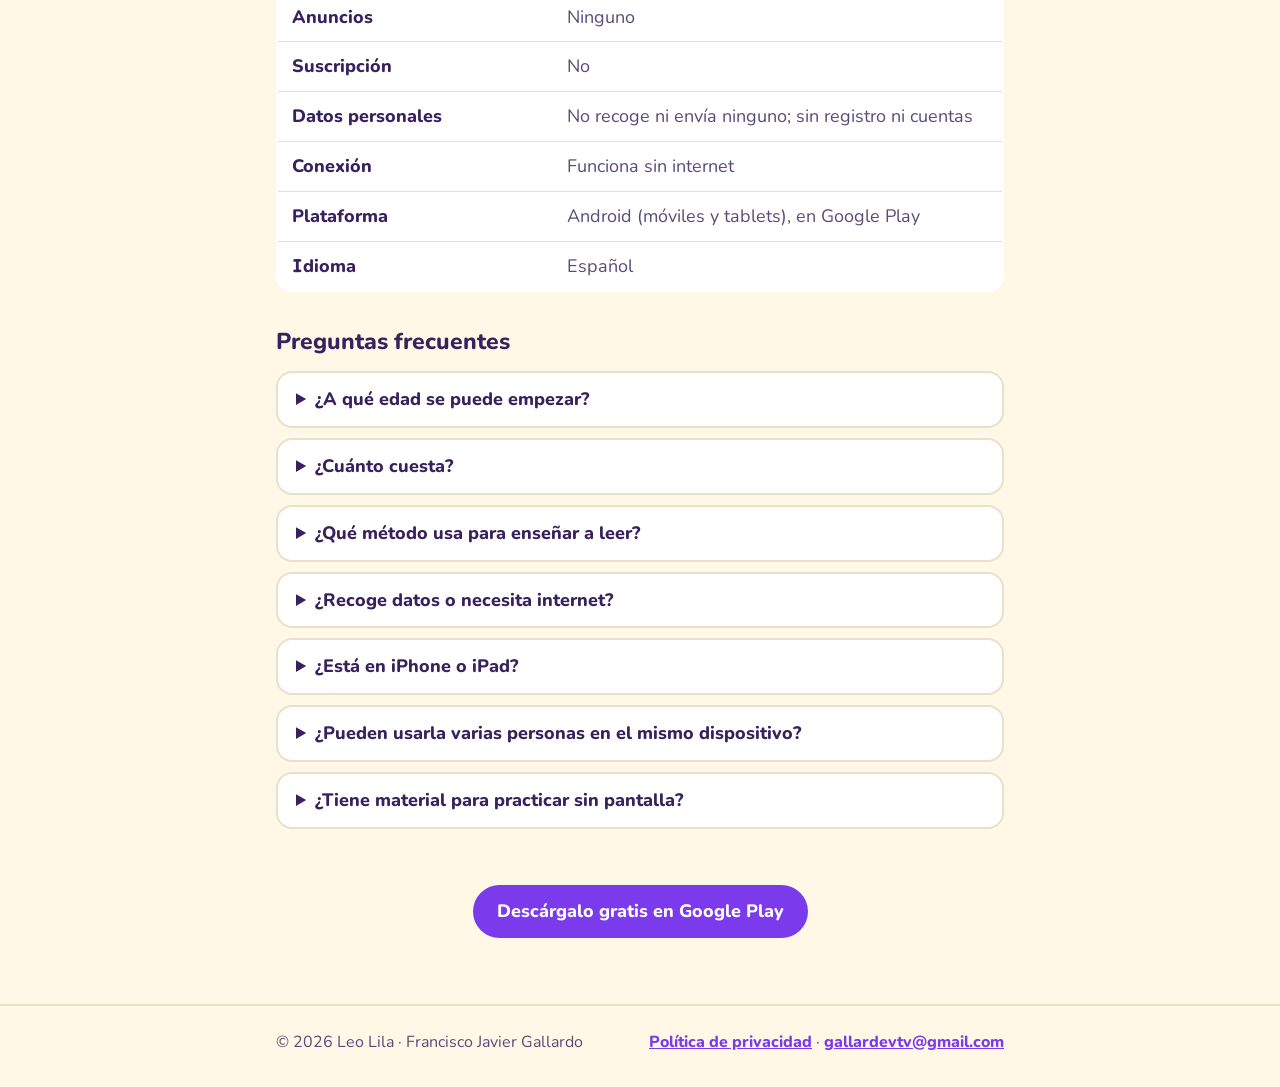
==== commit 4ecaa452: "Web: sin precio concreto (varia segun el pais); se indica pago unico con el precio en Google Play Co" ====
--- a/index.html
+++ b/index.html
@@ -4,7 +4,7 @@
 	<meta charset="utf-8">
 	<meta name="viewport" content="width=device-width, initial-scale=1">
 	<title>Leo Lila: app para aprender a leer en español de 2 a 5 años · Sin anuncios</title>
-	<meta name="description" content="Leo Lila es una app Android para aprender a leer en español de 2 a 5 años: vocales, consonantes, sílabas y frases en un camino de 228 paradas, con voz de actriz profesional. Sin anuncios, sin suscripción y sin recoger datos. Gratis hasta la L; el resto, un único pago de 4,99 €.">
+	<meta name="description" content="Leo Lila es una app Android para aprender a leer en español de 2 a 5 años: vocales, consonantes, sílabas y frases en un camino de 228 paradas, con voz de actriz profesional. Sin anuncios, sin suscripción y sin recoger datos. Gratis hasta la L; el resto, con un único pago.">
 	<link rel="canonical" href="https://leolila.com/">
 	<link rel="icon" href="favicon.png" type="image/png">
 	<link rel="stylesheet" href="estilo.css">
@@ -65,12 +65,6 @@
 						"name": "Primera parte del camino (vocales, M, P y L)",
 						"price": "0",
 						"priceCurrency": "EUR"
-					},
-					{
-						"@type": "Offer",
-						"name": "Camino completo (pago único, sin suscripción)",
-						"price": "4.99",
-						"priceCurrency": "EUR"
 					}
 				],
 				"author": { "@id": "https://leolila.com/#org" },
@@ -110,7 +104,7 @@
 					{
 						"@type": "Question",
 						"name": "¿Cuánto cuesta Leo Lila?",
-						"acceptedAnswer": { "@type": "Answer", "text": "La primera parte es gratis: las vocales y las letras M, P y L, con sus sílabas, repasos y el primer libro vivo. Desde la S, un único pago de 4,99 € desbloquea todo para siempre. No tiene suscripción ni anuncios, y la compra se recupera al reinstalar con la misma cuenta de Google." }
+						"acceptedAnswer": { "@type": "Answer", "text": "La primera parte es gratis: las vocales y las letras M, P y L, con sus sílabas, repasos y el primer libro vivo. Desde la S, un único pago desbloquea todo para siempre; el precio lo muestra Google Play según el país. No tiene suscripción ni anuncios, y la compra se recupera al reinstalar con la misma cuenta de Google." }
 					},
 					{
 						"@type": "Question",
@@ -158,7 +152,7 @@
 				<h1 class="lead">App para aprender a leer en español de 2 a 5 años: letras, sílabas y frases jugando con Lila, con voz real y a su ritmo.</h1>
 				<img class="lila" src="img/lila.webp" alt="Lila, la cerdita con disfraz de dinosaurio que acompaña en el juego" width="520" height="520">
 				<div><a class="badge" href="https://play.google.com/store/apps/details?id=com.leolila.app">Descárgalo gratis en Google Play</a></div>
-				<p class="badge-note">Android · Gratis hasta la L · Camino completo: pago único de 4,99 €</p>
+				<p class="badge-note">Android · Gratis hasta la L · Sin anuncios ni suscripción</p>
 			</div>
 		</section>
 
@@ -219,7 +213,7 @@
 					<tr><th scope="row">Contenido</th><td>228 paradas: vocales, todas las consonantes, sílabas directas, inversas y trabadas, frases y números</td></tr>
 					<tr><th scope="row">Juegos</th><td>Más de 30 tipos distintos, con trazo y repetición en voz alta</td></tr>
 					<tr><th scope="row">Voz</th><td>Actriz de doblaje profesional</td></tr>
-					<tr><th scope="row">Precio</th><td>Gratis hasta la L; camino completo con un único pago de 4,99 €</td></tr>
+					<tr><th scope="row">Precio</th><td>Gratis hasta la L; camino completo con un único pago (precio según el país, en Google Play)</td></tr>
 					<tr><th scope="row">Anuncios</th><td>Ninguno</td></tr>
 					<tr><th scope="row">Suscripción</th><td>No</td></tr>
 					<tr><th scope="row">Datos personales</th><td>No recoge ni envía ninguno; sin registro ni cuentas</td></tr>
@@ -236,7 +230,7 @@
 			</details>
 			<details>
 				<summary>¿Cuánto cuesta?</summary>
-				<p>La primera parte es gratis: las vocales y las letras M, P y L, con sus sílabas, repasos y el primer libro vivo. Desde la S, un único pago de 4,99 € desbloquea todo para siempre. Sin suscripción ni anuncios, y la compra se recupera al reinstalar con la misma cuenta de Google.</p>
+				<p>La primera parte es gratis: las vocales y las letras M, P y L, con sus sílabas, repasos y el primer libro vivo. Desde la S, un único pago desbloquea todo para siempre; el precio lo muestra Google Play según el país. Sin suscripción ni anuncios, y la compra se recupera al reinstalar con la misma cuenta de Google.</p>
 			</details>
 			<details>
 				<summary>¿Qué método usa para enseñar a leer?</summary>
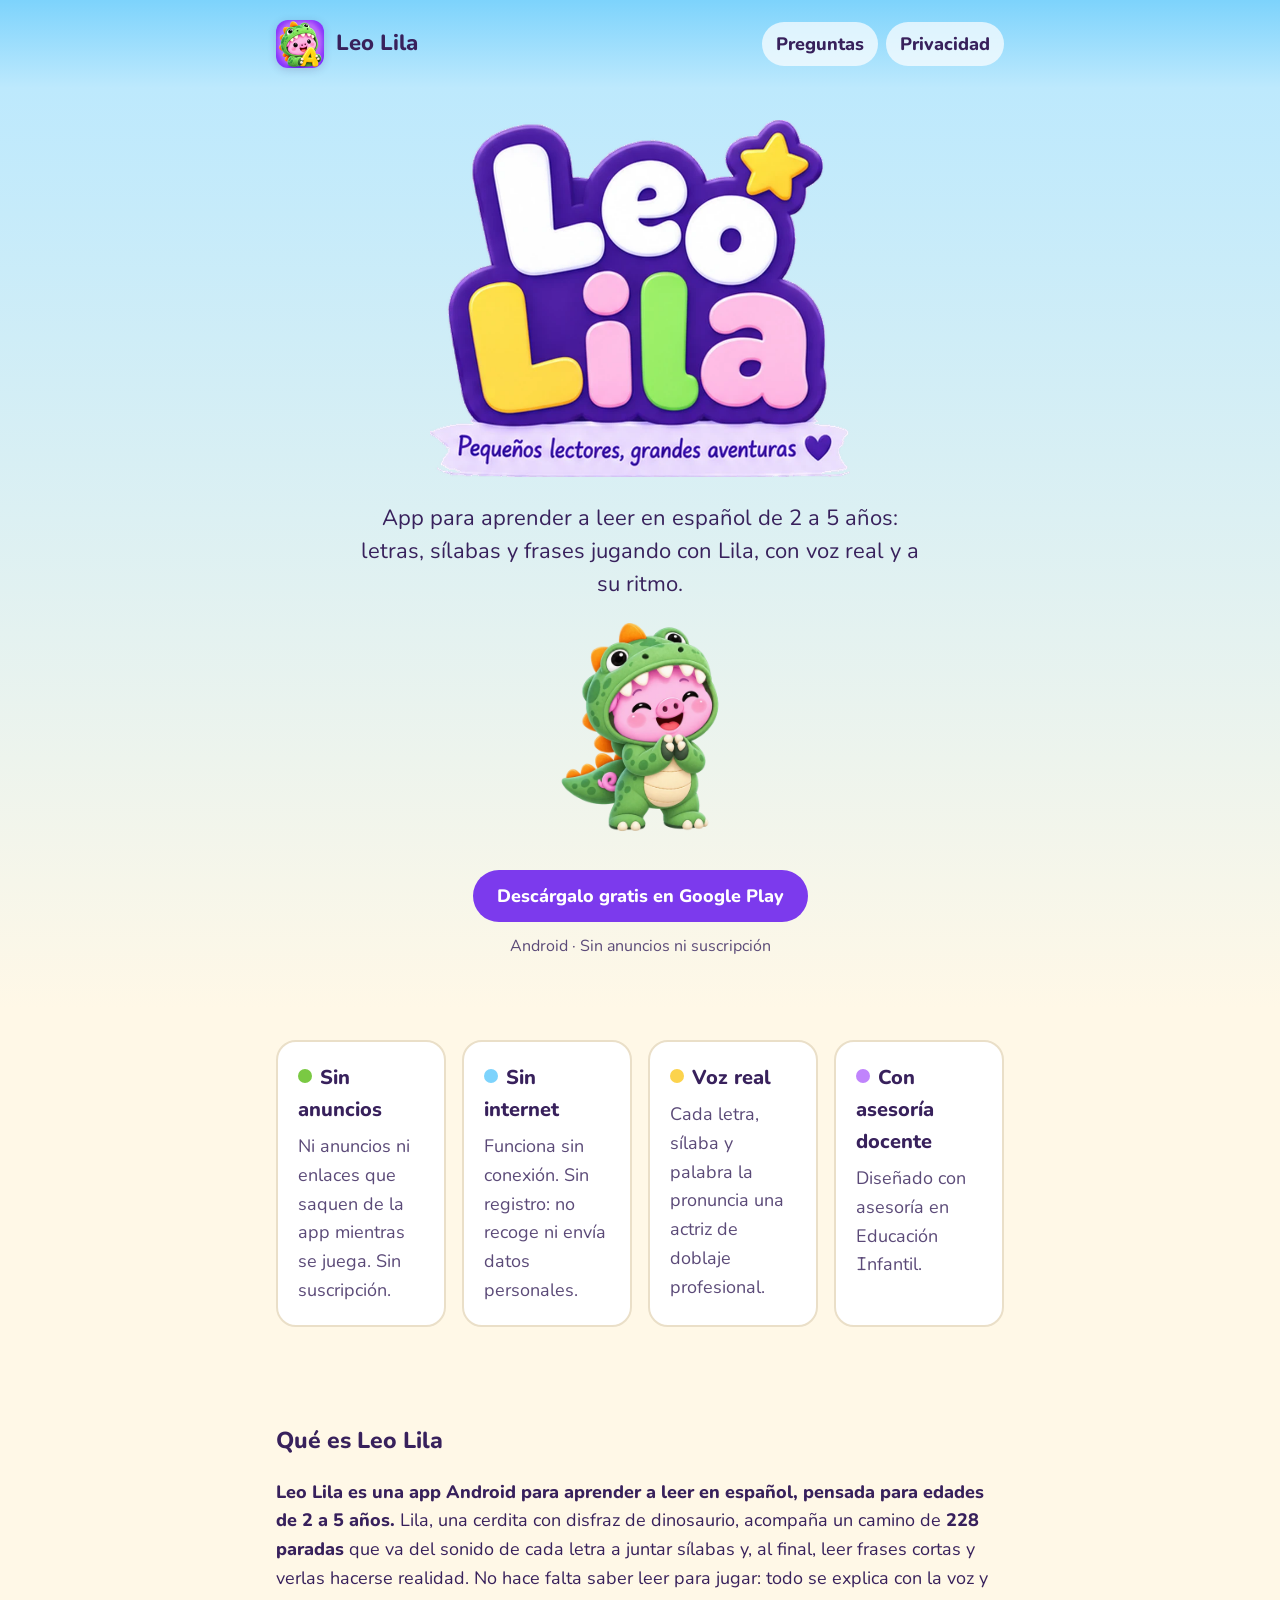
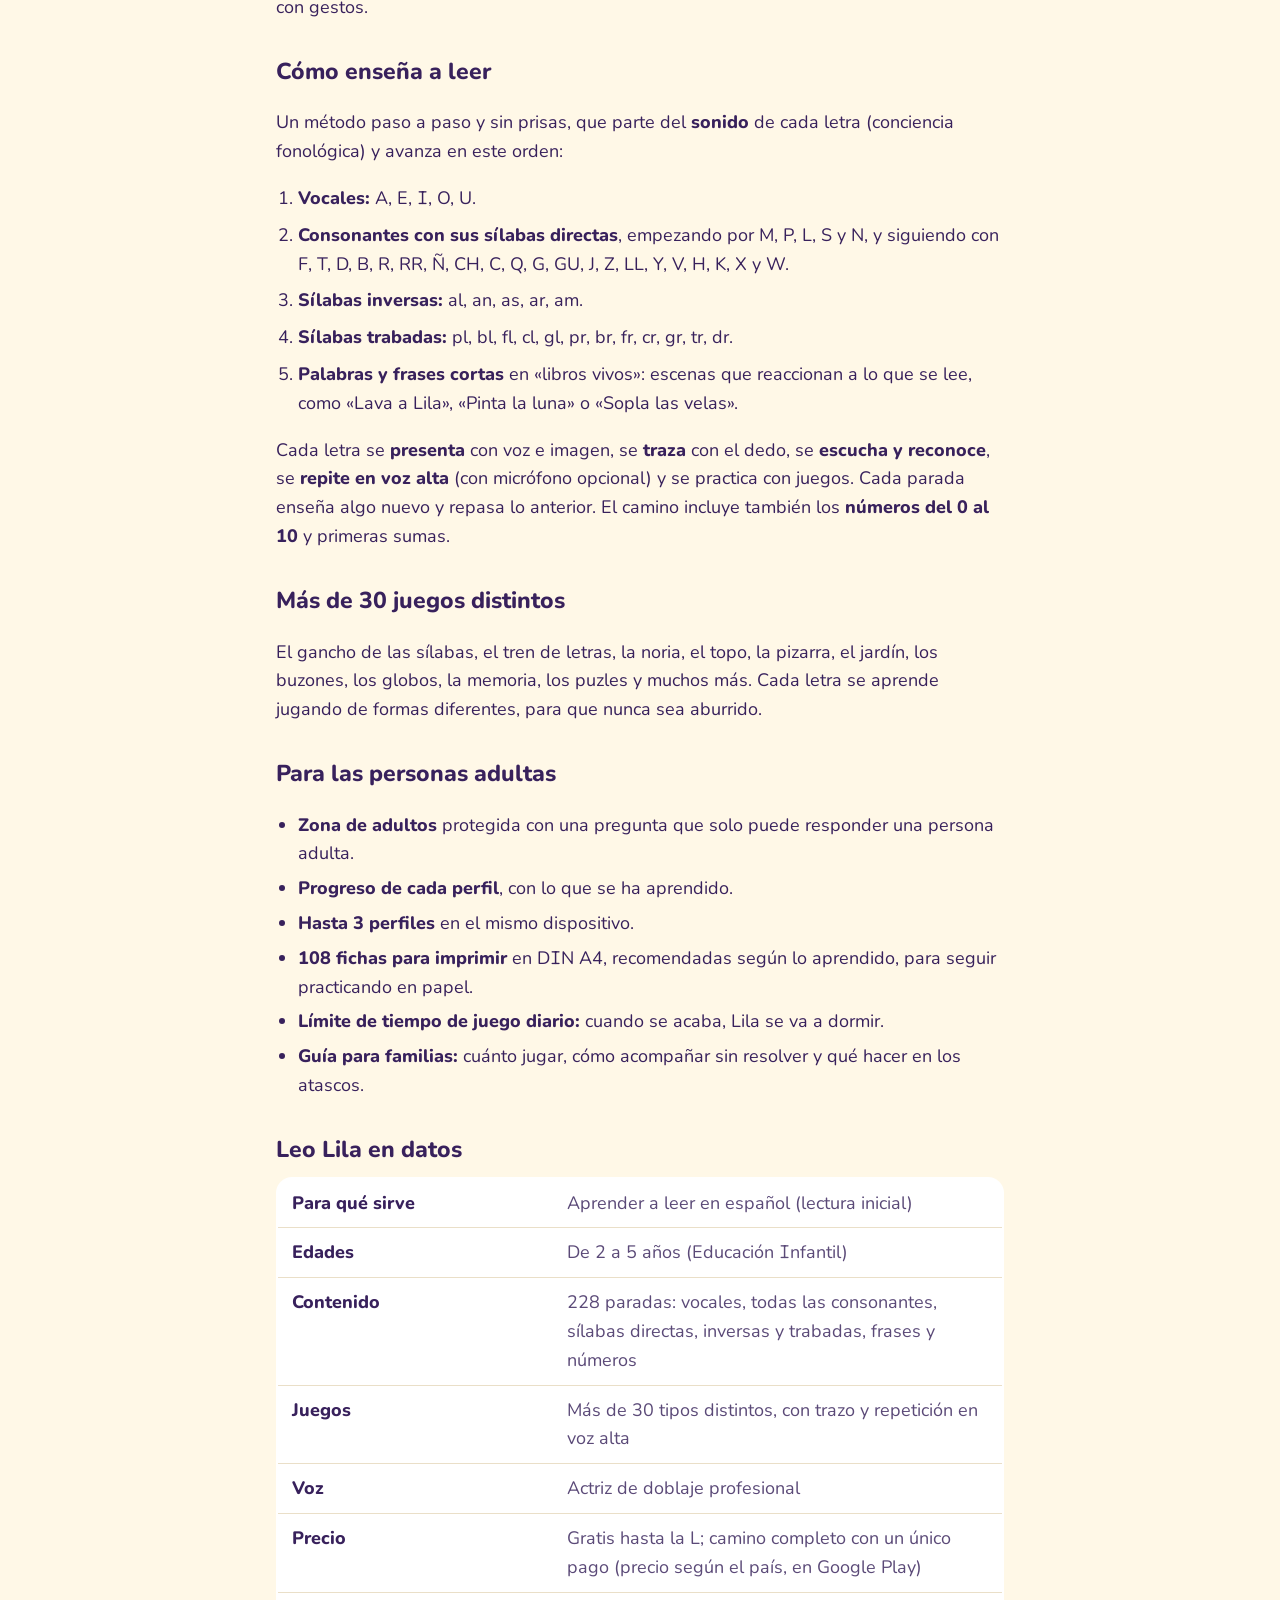
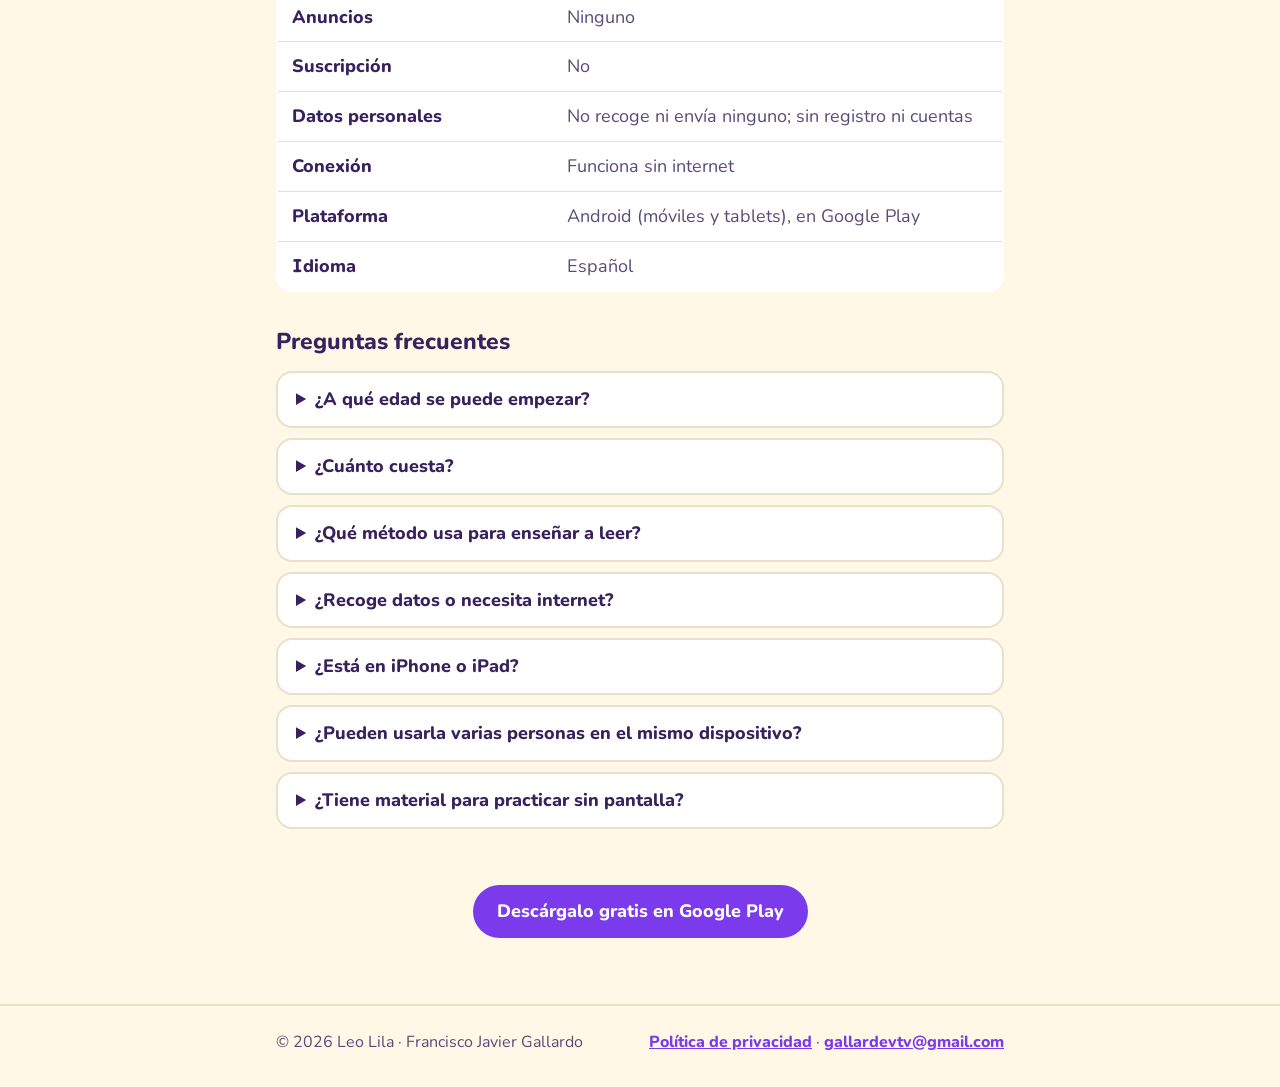
==== commit 97c710c0: "Web: la nota bajo el boton de Google Play queda en 'Android · Sin anuncios ni suscripcion' Co-Author" ====
--- a/index.html
+++ b/index.html
@@ -152,7 +152,7 @@
 				<h1 class="lead">App para aprender a leer en español de 2 a 5 años: letras, sílabas y frases jugando con Lila, con voz real y a su ritmo.</h1>
 				<img class="lila" src="img/lila.webp" alt="Lila, la cerdita con disfraz de dinosaurio que acompaña en el juego" width="520" height="520">
 				<div><a class="badge" href="https://play.google.com/store/apps/details?id=com.leolila.app">Descárgalo gratis en Google Play</a></div>
-				<p class="badge-note">Android · Gratis hasta la L · Sin anuncios ni suscripción</p>
+				<p class="badge-note">Android · Sin anuncios ni suscripción</p>
 			</div>
 		</section>
 
